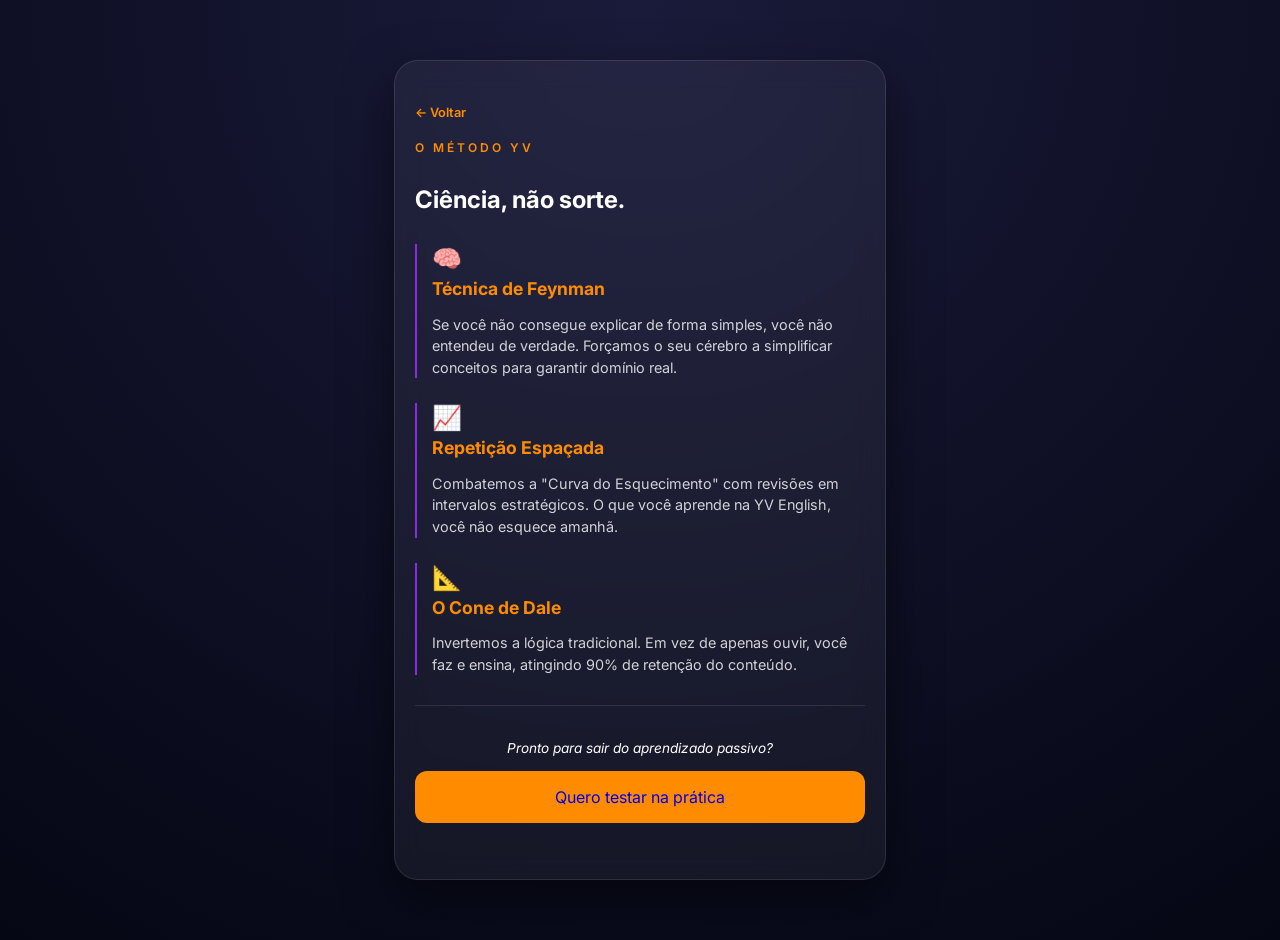
==== metodo.html @ 17e63703 "metodo" ====
<!DOCTYPE html>
<html lang="pt-br">
<head>
    <meta charset="UTF-8">
    <meta name="viewport" content="width=device-width, initial-scale=1.0">
    <title>O Método YV | Ciência da Fluência</title>
    <link rel="stylesheet" href="style.css">
    <link href="https://fonts.googleapis.com/css2?family=Inter:wght@400;600;800&display=swap" rel="stylesheet">
</head>
<body>
    <div class="glass-container method-page">
        <header>
            <a href="index.html" class="back-link">← Voltar</a>
            <div class="tagline">O MÉTODO YV</div>
            <h2>Ciência, não sorte.</h2>
        </header>

        <section class="method-content">
            <div class="pillar">
                <span class="icon">🧠</span>
                <h3>Técnica de Feynman</h3>
                <p>Se você não consegue explicar de forma simples, você não entendeu de verdade. Forçamos o seu cérebro a simplificar conceitos para garantir domínio real.</p>
            </div>

            <div class="pillar">
                <span class="icon">📈</span>
                <h3>Repetição Espaçada</h3>
                <p>Combatemos a "Curva do Esquecimento" com revisões em intervalos estratégicos. O que você aprende na YV English, você não esquece amanhã.</p>
            </div>

            <div class="pillar">
                <span class="icon">📐</span>
                <h3>O Cone de Dale</h3>
                <p>Invertemos a lógica tradicional. Em vez de apenas ouvir, você faz e ensina, atingindo 90% de retenção do conteúdo.</p>
            </div>
        </section>

        <div class="cta-area">
            <p>Pronto para sair do aprendizado passivo?</p>
            <a href="https://wa.me/5521965126480" class="btn primary">Quero testar na prática</a>
        </div>
    </div>

    <script src="script.js"></script>
</body>
</html>
---- style.css ----
:root {
    --bg-color: #050714;
    --card-bg: rgba(255, 255, 255, 0.05);
    --primary-orange: #FF8C00;
    --neon-purple: #8A2BE2;
    --text-white: #FFFFFF;
}

body {
    background: radial-gradient(circle at top, #1a1b3a 0%, var(--bg-color) 100%);
    color: var(--text-white);
    font-family: 'Inter', sans-serif;
    display: flex;
    justify-content: center;
    align-items: center;
    min-height: 100vh;
    margin: 0;
    padding: 20px;
}

.glass-container {
    background: var(--card-bg);
    backdrop-filter: blur(15px);
    border: 1px solid rgba(255, 255, 255, 0.1);
    border-radius: 24px;
    padding: 40px 20px;
    width: 100%;
    max-width: 400px;
    box-shadow: 0 20px 50px rgba(0,0,0,0.5);
    text-align: center;
}

.logo-glow {
    font-size: 3.5rem;
    font-weight: 800;
    background: linear-gradient(to bottom, #fff, var(--neon-purple));
    -webkit-background-clip: text;
    -webkit-text-fill-color: transparent;
    filter: drop-shadow(0 0 10px rgba(138, 43, 226, 0.5));
    margin-bottom: 10px;
}

h1 { margin: 10px 0 5px; font-weight: 700; }

.tagline { 
    font-size: 0.75rem; 
    letter-spacing: 3px; 
    color: var(--primary-orange);
    margin-bottom: 30px;
    font-weight: 600;
}

.btn {
    display: flex;
    flex-direction: column;
    text-decoration: none;
    padding: 16px;
    margin-bottom: 16px;
    border-radius: 12px;
    transition: transform 0.2s, background 0.3s;
    border: 1px solid rgba(255, 255, 255, 0.1);
}

.btn span { font-weight: 600; font-size: 1.1rem; color: #fff; }
.btn small { font-size: 0.8rem; opacity: 0.7; margin-top: 4px; color: #eee; }

.primary { background: var(--primary-orange); border: none; }
.primary span, .primary small { color: #050714; }

.secondary { background: rgba(138, 43, 226, 0.2); }
.secondary:hover { background: rgba(138, 43, 226, 0.4); transform: translateY(-3px); }

.whatsapp { background: #25D366; border: none; }

.pulse { animation: pulse-animation 2s infinite; }

@keyframes pulse-animation {
    0% { box-shadow: 0 0 0 0 rgba(255, 140, 0, 0.7); }
    70% { box-shadow: 0 0 0 15px rgba(255, 140, 0, 0); }
    100% { box-shadow: 0 0 0 0 rgba(255, 140, 0, 0); }
}

.footer-brand { margin-top: 30px; font-size: 0.65rem; opacity: 0.5; letter-spacing: 2px; }

/* Estilos específicos da página de Método */
.method-page {
    text-align: left;
    max-width: 450px;
}

.back-link {
    color: var(--primary-orange);
    text-decoration: none;
    font-size: 0.8rem;
    font-weight: 600;
    display: inline-block;
    margin-bottom: 20px;
}

.method-content {
    margin: 30px 0;
}

.pillar {
    margin-bottom: 25px;
    padding-left: 15px;
    border-left: 2px solid var(--neon-purple);
}

.pillar h3 {
    font-size: 1.1rem;
    margin: 5px 0;
    color: var(--primary-orange);
}

.pillar p {
    font-size: 0.9rem;
    line-height: 1.5;
    opacity: 0.8;
}

.icon {
    font-size: 1.5rem;
}

.cta-area {
    text-align: center;
    border-top: 1px solid rgba(255,255,255,0.1);
    padding-top: 20px;
}

.cta-area p {
    font-size: 0.85rem;
    margin-bottom: 15px;
    font-style: italic;
}
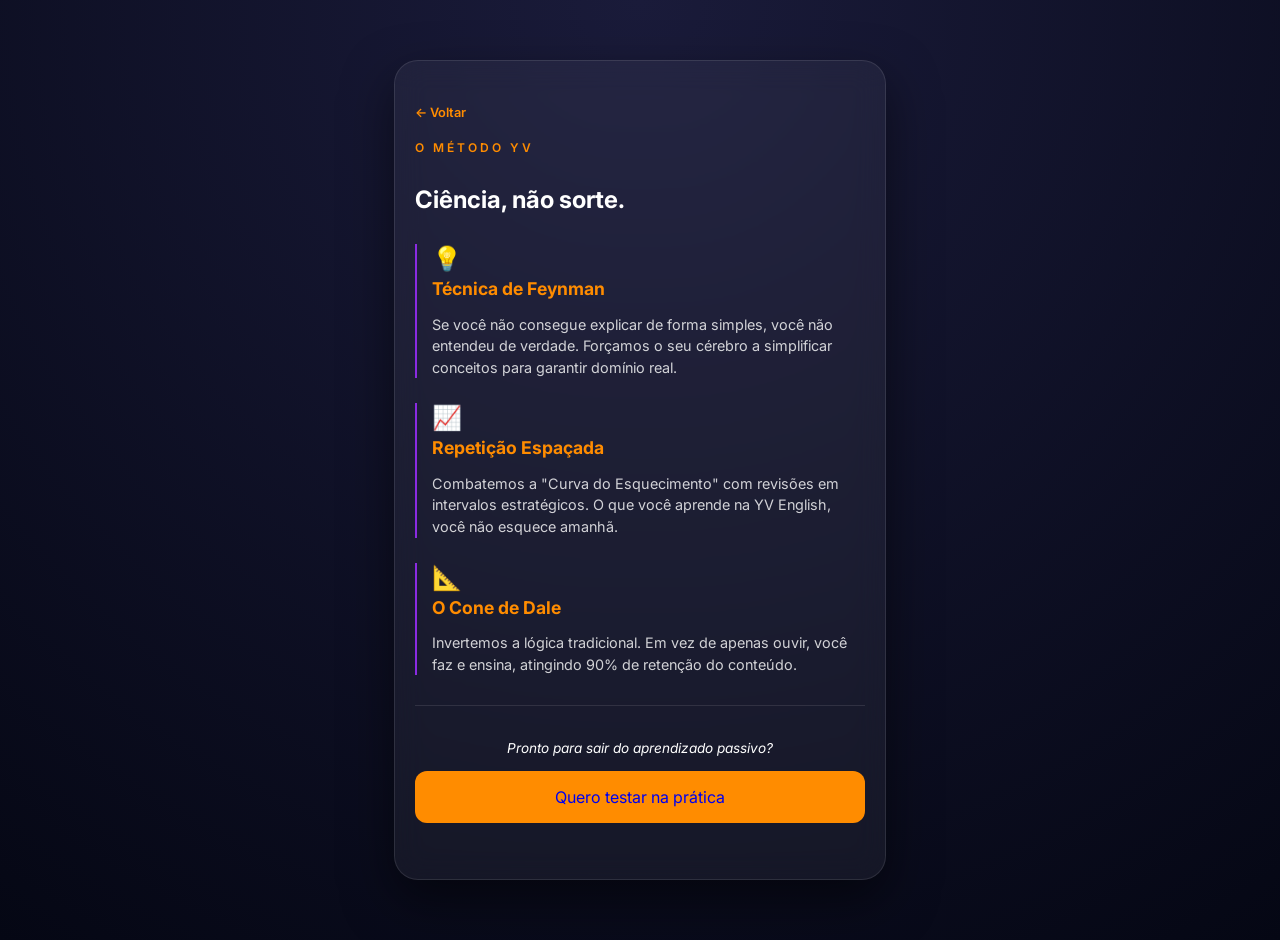
==== commit 21334de4: "icon" ====
--- a/metodo.html
+++ b/metodo.html
@@ -17,7 +17,7 @@
 
         <section class="method-content">
             <div class="pillar">
-                <span class="icon">🧠</span>
+                <span class="icon">💡</span>
                 <h3>Técnica de Feynman</h3>
                 <p>Se você não consegue explicar de forma simples, você não entendeu de verdade. Forçamos o seu cérebro a simplificar conceitos para garantir domínio real.</p>
             </div>
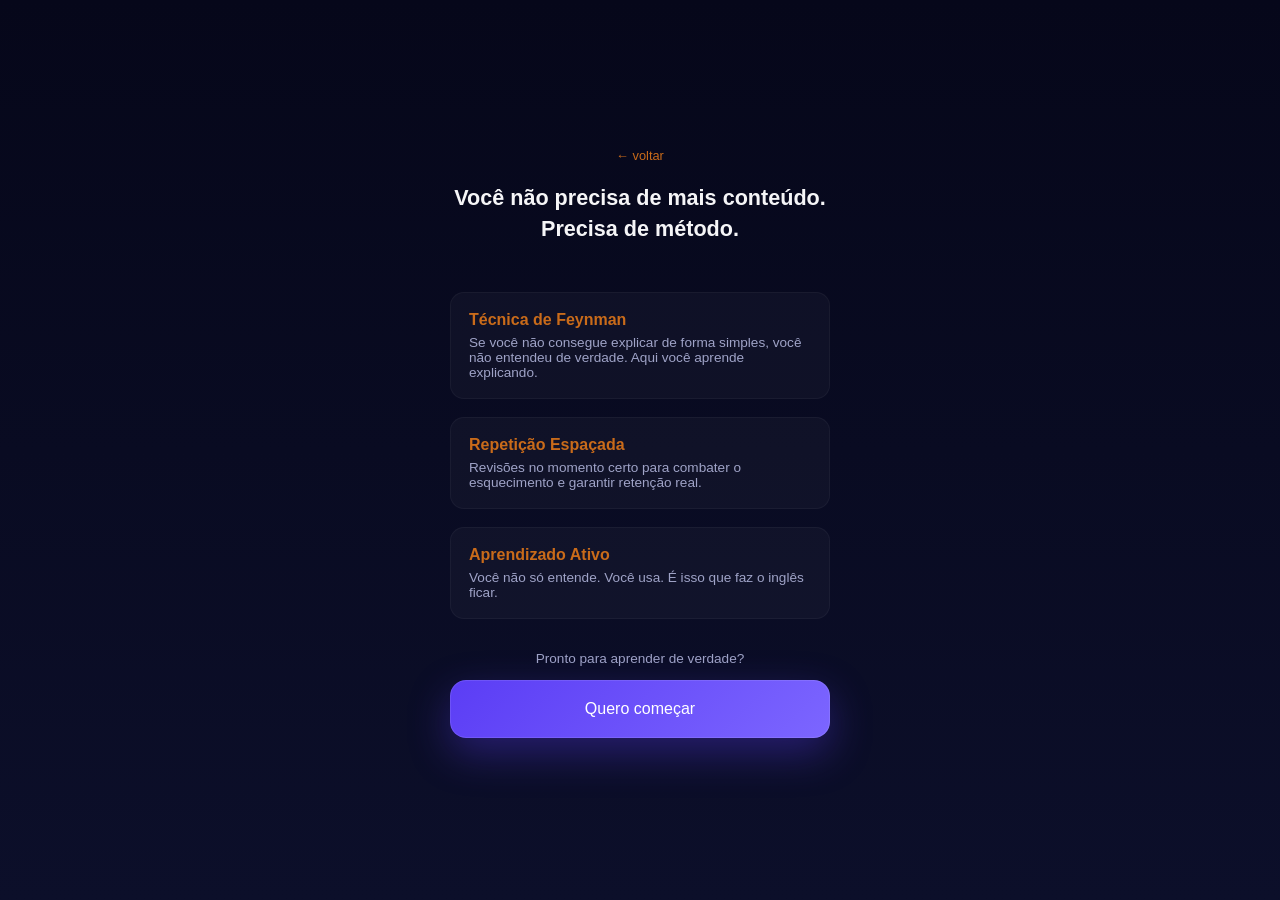
==== commit a4bea2fc: "." ====
--- a/metodo.html
+++ b/metodo.html
@@ -3,44 +3,43 @@
 <head>
     <meta charset="UTF-8">
     <meta name="viewport" content="width=device-width, initial-scale=1.0">
-    <title>O Método YV | Ciência da Fluência</title>
+    <title>O Método YV</title>
     <link rel="stylesheet" href="style.css">
-    <link href="https://fonts.googleapis.com/css2?family=Inter:wght@400;600;800&display=swap" rel="stylesheet">
 </head>
 <body>
-    <div class="glass-container method-page">
-        <header>
-            <a href="index.html" class="back-link">← Voltar</a>
-            <div class="tagline">O MÉTODO YV</div>
-            <h2>Ciência, não sorte.</h2>
-        </header>
 
-        <section class="method-content">
-            <div class="pillar">
-                <span class="icon">💡</span>
-                <h3>Técnica de Feynman</h3>
-                <p>Se você não consegue explicar de forma simples, você não entendeu de verdade. Forçamos o seu cérebro a simplificar conceitos para garantir domínio real.</p>
-            </div>
+<div class="container method">
 
-            <div class="pillar">
-                <span class="icon">📈</span>
-                <h3>Repetição Espaçada</h3>
-                <p>Combatemos a "Curva do Esquecimento" com revisões em intervalos estratégicos. O que você aprende na YV English, você não esquece amanhã.</p>
-            </div>
+    <header>
+        <a href="index.html" class="back">← voltar</a>
+        <h2>Você não precisa de mais conteúdo.<br>Precisa de método.</h2>
+    </header>
 
-            <div class="pillar">
-                <span class="icon">📐</span>
-                <h3>O Cone de Dale</h3>
-                <p>Invertemos a lógica tradicional. Em vez de apenas ouvir, você faz e ensina, atingindo 90% de retenção do conteúdo.</p>
-            </div>
-        </section>
+    <section class="pillars">
 
-        <div class="cta-area">
-            <p>Pronto para sair do aprendizado passivo?</p>
-            <a href="https://wa.me/5521965126480" class="btn primary">Quero testar na prática</a>
+        <div class="card">
+            <h3>Técnica de Feynman</h3>
+            <p>Se você não consegue explicar de forma simples, você não entendeu de verdade. Aqui você aprende explicando.</p>
         </div>
+
+        <div class="card">
+            <h3>Repetição Espaçada</h3>
+            <p>Revisões no momento certo para combater o esquecimento e garantir retenção real.</p>
+        </div>
+
+        <div class="card">
+            <h3>Aprendizado Ativo</h3>
+            <p>Você não só entende. Você usa. É isso que faz o inglês ficar.</p>
+        </div>
+
+    </section>
+
+    <div class="cta">
+        <p>Pronto para aprender de verdade?</p>
+        <a href="https://wa.me/5521965126480" class="btn primary">Quero começar</a>
     </div>
 
-    <script src="script.js"></script>
+</div>
+<script src="script.js"></script>
 </body>
 </html>
--- a/style.css
+++ b/style.css
@@ -1,136 +1,208 @@
 :root {
-    --bg-color: #050714;
-    --card-bg: rgba(255, 255, 255, 0.05);
-    --primary-orange: #FF8C00;
-    --neon-purple: #8A2BE2;
-    --text-white: #FFFFFF;
-}
+  --bg-main: #06071a;
+  --bg-soft: #0c0f2a;
+
+  --purple-deep: #2e237a;
+  --purple-main: #5b3df5;
+  --purple-light: #7c66ff;
+
+  --orange-accent: #c96b1a;
+
+  --off-white: #f5f5f7;
+  --text-muted: #9fa3c7;
+
+  --card-bg: rgba(255, 255, 255, 0.03);
+}
+
+/* RESET */
+
+* {
+  margin: 0;
+  padding: 0;
+  box-sizing: border-box;
+}
+
+/* BODY */
 
 body {
-    background: radial-gradient(circle at top, #1a1b3a 0%, var(--bg-color) 100%);
-    color: var(--text-white);
-    font-family: 'Inter', sans-serif;
-    display: flex;
-    justify-content: center;
-    align-items: center;
-    min-height: 100vh;
-    margin: 0;
-    padding: 20px;
-}
-
-.glass-container {
-    background: var(--card-bg);
-    backdrop-filter: blur(15px);
-    border: 1px solid rgba(255, 255, 255, 0.1);
-    border-radius: 24px;
-    padding: 40px 20px;
-    width: 100%;
-    max-width: 400px;
-    box-shadow: 0 20px 50px rgba(0,0,0,0.5);
-    text-align: center;
-}
-
-.logo-glow {
-    font-size: 3.5rem;
-    font-weight: 800;
-    background: linear-gradient(to bottom, #fff, var(--neon-purple));
-    -webkit-background-clip: text;
-    -webkit-text-fill-color: transparent;
-    filter: drop-shadow(0 0 10px rgba(138, 43, 226, 0.5));
-    margin-bottom: 10px;
-}
-
-h1 { margin: 10px 0 5px; font-weight: 700; }
-
-.tagline { 
-    font-size: 0.75rem; 
-    letter-spacing: 3px; 
-    color: var(--primary-orange);
-    margin-bottom: 30px;
-    font-weight: 600;
-}
+  font-family: 'Inter', sans-serif;
+  background: linear-gradient(180deg, var(--bg-main), var(--bg-soft));
+  color: var(--off-white);
+  display: flex;
+  justify-content: center;
+  align-items: center;
+  min-height: 100vh;
+  padding: 24px;
+}
+
+/* CONTAINER */
+
+.container {
+  width: 100%;
+  max-width: 380px;
+}
+
+/* HEADER */
+
+header {
+  text-align: center;
+  margin-bottom: 48px;
+}
+
+.logo {
+  font-size: 3.2rem;
+  font-weight: 800;
+  letter-spacing: -1px;
+  color: var(--off-white);
+  text-shadow: 0 2px 10px rgba(0,0,0,0.4);
+}
+
+h1 {
+  margin-top: 12px;
+  font-size: 1.5rem;
+}
+
+.tagline {
+  margin-top: 8px;
+  font-size: 0.85rem;
+  color: var(--text-muted);
+}
+
+/* BOTÕES */
+
+/* BASE */
 
 .btn {
-    display: flex;
-    flex-direction: column;
-    text-decoration: none;
-    padding: 16px;
-    margin-bottom: 16px;
-    border-radius: 12px;
-    transition: transform 0.2s, background 0.3s;
-    border: 1px solid rgba(255, 255, 255, 0.1);
-}
-
-.btn span { font-weight: 600; font-size: 1.1rem; color: #fff; }
-.btn small { font-size: 0.8rem; opacity: 0.7; margin-top: 4px; color: #eee; }
-
-.primary { background: var(--primary-orange); border: none; }
-.primary span, .primary small { color: #050714; }
-
-.secondary { background: rgba(138, 43, 226, 0.2); }
-.secondary:hover { background: rgba(138, 43, 226, 0.4); transform: translateY(-3px); }
-
-.whatsapp { background: #25D366; border: none; }
-
-.pulse { animation: pulse-animation 2s infinite; }
-
-@keyframes pulse-animation {
-    0% { box-shadow: 0 0 0 0 rgba(255, 140, 0, 0.7); }
-    70% { box-shadow: 0 0 0 15px rgba(255, 140, 0, 0); }
-    100% { box-shadow: 0 0 0 0 rgba(255, 140, 0, 0); }
-}
-
-.footer-brand { margin-top: 30px; font-size: 0.65rem; opacity: 0.5; letter-spacing: 2px; }
-
-/* Estilos específicos da página de Método */
-.method-page {
-    text-align: left;
-    max-width: 450px;
-}
-
-.back-link {
-    color: var(--primary-orange);
-    text-decoration: none;
-    font-size: 0.8rem;
-    font-weight: 600;
-    display: inline-block;
-    margin-bottom: 20px;
-}
-
-.method-content {
-    margin: 30px 0;
-}
-
-.pillar {
-    margin-bottom: 25px;
-    padding-left: 15px;
-    border-left: 2px solid var(--neon-purple);
-}
-
-.pillar h3 {
-    font-size: 1.1rem;
-    margin: 5px 0;
-    color: var(--primary-orange);
-}
-
-.pillar p {
-    font-size: 0.9rem;
-    line-height: 1.5;
-    opacity: 0.8;
-}
-
-.icon {
-    font-size: 1.5rem;
-}
-
-.cta-area {
-    text-align: center;
-    border-top: 1px solid rgba(255,255,255,0.1);
-    padding-top: 20px;
-}
-
-.cta-area p {
-    font-size: 0.85rem;
-    margin-bottom: 15px;
-    font-style: italic;
+  display: block;
+  padding: 18px 20px;
+  border-radius: 16px;
+  margin-bottom: 16px;
+  text-decoration: none;
+  transition: all 0.25s ease;
+  position: relative;
+}
+
+/* TEXTO */
+
+.btn span {
+  display: block;
+  font-weight: 600;
+  font-size: 1.05rem;
+  margin-bottom: 4px;
+}
+
+.btn small {
+  font-size: 0.78rem;
+  color: var(--text-muted);
+}
+
+/* BOTÃO PRINCIPAL (HERÓI) */
+
+.primary {
+  background: linear-gradient(135deg, #5b3df5, #7c66ff);
+  color: white;
+  padding: 20px;
+  box-shadow: 0 15px 40px rgba(91, 61, 245, 0.35);
+}
+
+.primary::before {
+  content: "";
+  position: absolute;
+  inset: 0;
+  border-radius: 16px;
+  border: 1px solid rgba(255,255,255,0.1);
+}
+
+/* SECUNDÁRIOS */
+
+.ghost {
+  background: rgba(255,255,255,0.02);
+  border: 1px solid rgba(255,255,255,0.06);
+}
+
+/* LINHA DE DESTAQUE LATERAL (PERSONALIDADE) */
+
+.ghost::before {
+  content: "";
+  position: absolute;
+  left: 0;
+  top: 0;
+  height: 100%;
+  width: 3px;
+  background: var(--purple-main);
+  border-radius: 2px;
+  opacity: 0.7;
+}
+
+/* WHATSAPP */
+
+.whatsapp {
+  background: #25D366;
+  color: white;
+  padding: 20px;
+  box-shadow: 0 12px 30px rgba(37, 211, 102, 0.25);
+}
+
+/* HOVER (IMPORTANTE) */
+
+.btn:hover {
+  transform: translateY(-3px) scale(1.01);
+}
+
+/* MICRO INTERAÇÃO */
+
+.btn:active {
+  transform: scale(0.98);
+}
+/* METHOD PAGE */
+
+.method h2 {
+  font-size: 1.35rem;
+  margin-bottom: 30px;
+  line-height: 1.4;
+}
+
+.back {
+  display: inline-block;
+  margin-bottom: 20px;
+  font-size: 0.8rem;
+  color: var(--orange-accent);
+  text-decoration: none;
+}
+
+.pillars {
+  display: flex;
+  flex-direction: column;
+  gap: 18px;
+}
+
+.card {
+  background: var(--card-bg);
+  padding: 18px;
+  border-radius: 14px;
+  border: 1px solid rgba(255,255,255,0.04);
+}
+
+.card h3 {
+  color: var(--orange-accent);
+  margin-bottom: 6px;
+  font-size: 1rem;
+}
+
+.card p {
+  font-size: 0.85rem;
+  color: var(--text-muted);
+}
+
+/* CTA */
+
+.cta {
+  margin-top: 32px;
+  text-align: center;
+}
+
+.cta p {
+  font-size: 0.85rem;
+  margin-bottom: 14px;
+  color: var(--text-muted);
 }
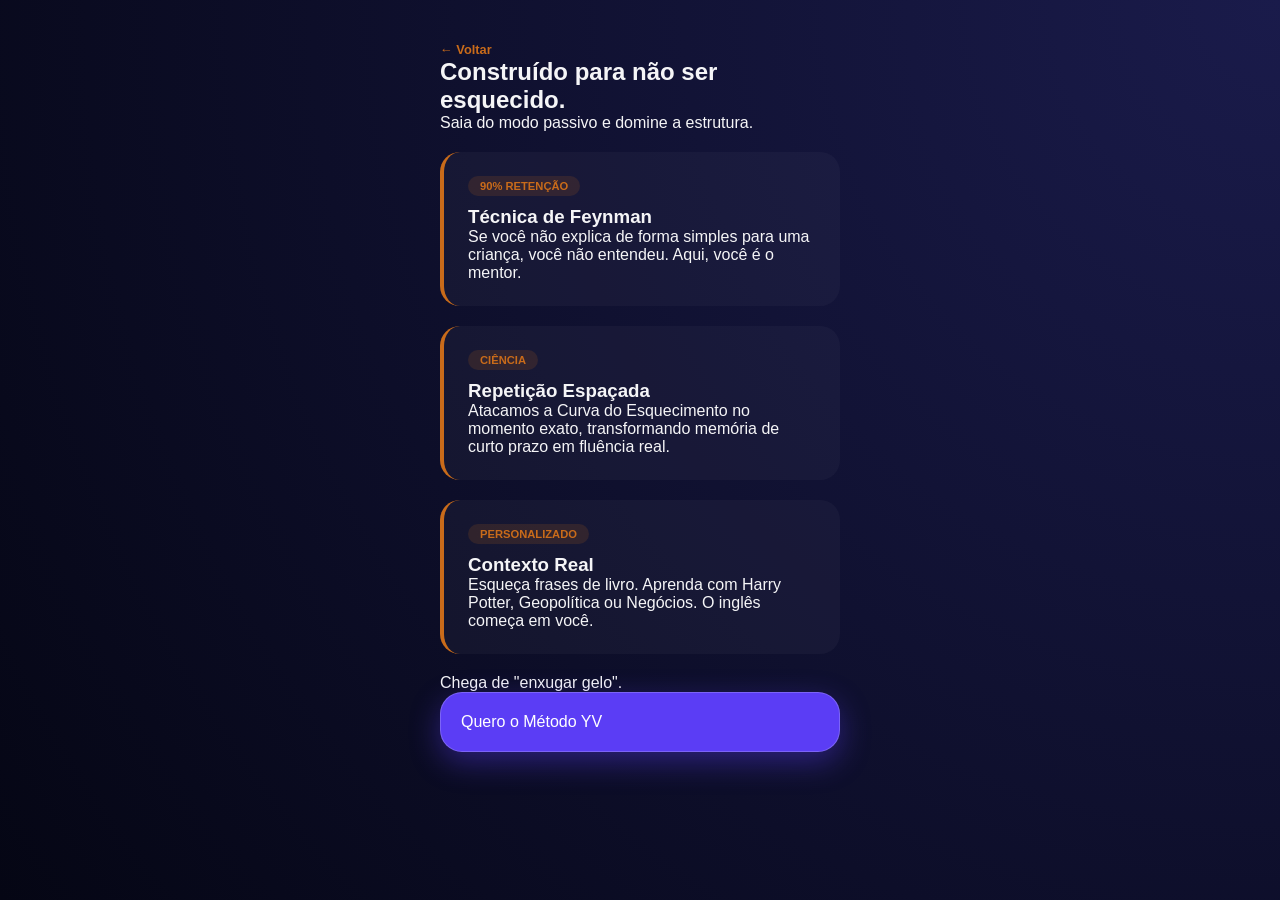
==== commit af9b1d82: "." ====
--- a/metodo.html
+++ b/metodo.html
@@ -8,38 +8,39 @@
 </head>
 <body>
 
-<div class="container method">
-
+<div class="container method-page">
     <header>
-        <a href="index.html" class="back">← voltar</a>
-        <h2>Você não precisa de mais conteúdo.<br>Precisa de método.</h2>
+        <a href="index.html" class="back-link">← Voltar</a>
+        <h2>Construído para não ser esquecido.</h2>
+        <p class="subtitle">Saia do modo passivo e domine a estrutura.</p>
     </header>
 
     <section class="pillars">
-
-        <div class="card">
+        <div class="card feynman">
+            <div class="badge">90% Retenção</div>
             <h3>Técnica de Feynman</h3>
-            <p>Se você não consegue explicar de forma simples, você não entendeu de verdade. Aqui você aprende explicando.</p>
+            <p>Se você não explica de forma simples para uma criança, você não entendeu. Aqui, você é o mentor.</p>
         </div>
 
-        <div class="card">
+        <div class="card spacing">
+            <div class="badge">Ciência</div>
             <h3>Repetição Espaçada</h3>
-            <p>Revisões no momento certo para combater o esquecimento e garantir retenção real.</p>
+            <p>Atacamos a Curva do Esquecimento no momento exato, transformando memória de curto prazo em fluência real.</p>
         </div>
 
-        <div class="card">
-            <h3>Aprendizado Ativo</h3>
-            <p>Você não só entende. Você usa. É isso que faz o inglês ficar.</p>
+        <div class="card active">
+            <div class="badge">Personalizado</div>
+            <h3>Contexto Real</h3>
+            <p>Esqueça frases de livro. Aprenda com Harry Potter, Geopolítica ou Negócios. O inglês começa em você.</p>
         </div>
-
     </section>
 
-    <div class="cta">
-        <p>Pronto para aprender de verdade?</p>
-        <a href="https://wa.me/5521965126480" class="btn primary">Quero começar</a>
+    <div class="cta-box">
+        <p>Chega de "enxugar gelo".</p>
+        <a href="https://wa.me/5521965126480" class="btn primary">Quero o Método YV</a>
     </div>
+</div>
 
-</div>
 <script src="script.js"></script>
 </body>
 </html>
--- a/style.css
+++ b/style.css
@@ -1,208 +1,94 @@
 :root {
-  --bg-main: #06071a;
-  --bg-soft: #0c0f2a;
-
-  --purple-deep: #2e237a;
-  --purple-main: #5b3df5;
-  --purple-light: #7c66ff;
-
-  --orange-accent: #c96b1a;
-
-  --off-white: #f5f5f7;
-  --text-muted: #9fa3c7;
-
-  --card-bg: rgba(255, 255, 255, 0.03);
+    --bg-deep: #050614;      /* Azul noite profundo */
+    --purple-main: #5b3df5;  /* Roxo vibrante da marca */
+    --orange-alert: #c96b1a; /* Laranja escuro para badges e alertas */
+    --off-white: #f5f5f7;    /* Texto e brilhos */
+    --text-dim: #94a3b8;     /* Cinza azulado para legendas */
+    --glass-bg: rgba(255, 255, 255, 0.03);
+    --glass-border: rgba(255, 255, 255, 0.1);
 }
 
-/* RESET */
+* { margin: 0; padding: 0; box-sizing: border-box; }
 
-* {
-  margin: 0;
-  padding: 0;
-  box-sizing: border-box;
+body {
+    font-family: 'Inter', sans-serif;
+    background: radial-gradient(circle at top right, #1a1b4b, var(--bg-deep));
+    color: var(--off-white);
+    min-height: 100vh;
+    display: flex;
+    justify-content: center;
+    padding: 40px 20px;
 }
 
-/* BODY */
+.container { width: 100%; max-width: 400px; }
 
-body {
-  font-family: 'Inter', sans-serif;
-  background: linear-gradient(180deg, var(--bg-main), var(--bg-soft));
-  color: var(--off-white);
-  display: flex;
-  justify-content: center;
-  align-items: center;
-  min-height: 100vh;
-  padding: 24px;
+/* LOGO & TYPO */
+.logo {
+    font-size: 4rem;
+    font-weight: 800;
+    text-align: center;
+    background: linear-gradient(to bottom, #fff, var(--purple-main));
+    -webkit-background-clip: text;
+    -webkit-text-fill-color: transparent;
+    filter: drop-shadow(0 0 20px rgba(91, 61, 245, 0.3));
 }
 
-/* CONTAINER */
+h1 { text-align: center; font-size: 1.8rem; margin-top: 10px; }
+.tagline { text-align: center; color: var(--text-dim); font-size: 0.9rem; margin-bottom: 40px; }
 
-.container {
-  width: 100%;
-  max-width: 380px;
+/* BUTTONS */
+.btn {
+    display: block;
+    text-decoration: none;
+    padding: 20px;
+    border-radius: 22px;
+    margin-bottom: 16px;
+    transition: all 0.3s cubic-bezier(0.4, 0, 0.2, 1);
+    position: relative;
+    overflow: hidden;
 }
 
-/* HEADER */
-
-header {
-  text-align: center;
-  margin-bottom: 48px;
+.glass {
+    background: var(--glass-bg);
+    border: 1px solid var(--glass-border);
+    backdrop-filter: blur(10px);
 }
 
-.logo {
-  font-size: 3.2rem;
-  font-weight: 800;
-  letter-spacing: -1px;
-  color: var(--off-white);
-  text-shadow: 0 2px 10px rgba(0,0,0,0.4);
+.primary {
+    background: var(--purple-main);
+    color: white;
+    box-shadow: 0 10px 30px rgba(91, 61, 245, 0.4);
+    border: 1px solid rgba(255,255,255,0.2);
 }
 
-h1 {
-  margin-top: 12px;
-  font-size: 1.5rem;
+.whatsapp {
+    background: #128c7e; /* Verde fechado para elegância */
+    border-bottom: 4px solid #075e54;
 }
 
-.tagline {
-  margin-top: 8px;
-  font-size: 0.85rem;
-  color: var(--text-muted);
+.btn span { display: block; font-weight: 600; font-size: 1.1rem; }
+.btn small { color: rgba(255,255,255,0.6); font-size: 0.8rem; }
+
+.btn:hover { transform: translateY(-4px); filter: brightness(1.2); }
+
+/* METHOD PAGE SPECIFICS */
+.back-link { color: var(--orange-alert); text-decoration: none; font-size: 0.8rem; font-weight: 600; }
+.card {
+    background: var(--glass-bg);
+    padding: 24px;
+    border-radius: 20px;
+    border-left: 4px solid var(--orange-alert);
+    margin: 20px 0;
 }
 
-/* BOTÕES */
-
-/* BASE */
-
-.btn {
-  display: block;
-  padding: 18px 20px;
-  border-radius: 16px;
-  margin-bottom: 16px;
-  text-decoration: none;
-  transition: all 0.25s ease;
-  position: relative;
-}
-
-/* TEXTO */
-
-.btn span {
-  display: block;
-  font-weight: 600;
-  font-size: 1.05rem;
-  margin-bottom: 4px;
-}
-
-.btn small {
-  font-size: 0.78rem;
-  color: var(--text-muted);
-}
-
-/* BOTÃO PRINCIPAL (HERÓI) */
-
-.primary {
-  background: linear-gradient(135deg, #5b3df5, #7c66ff);
-  color: white;
-  padding: 20px;
-  box-shadow: 0 15px 40px rgba(91, 61, 245, 0.35);
-}
-
-.primary::before {
-  content: "";
-  position: absolute;
-  inset: 0;
-  border-radius: 16px;
-  border: 1px solid rgba(255,255,255,0.1);
-}
-
-/* SECUNDÁRIOS */
-
-.ghost {
-  background: rgba(255,255,255,0.02);
-  border: 1px solid rgba(255,255,255,0.06);
-}
-
-/* LINHA DE DESTAQUE LATERAL (PERSONALIDADE) */
-
-.ghost::before {
-  content: "";
-  position: absolute;
-  left: 0;
-  top: 0;
-  height: 100%;
-  width: 3px;
-  background: var(--purple-main);
-  border-radius: 2px;
-  opacity: 0.7;
-}
-
-/* WHATSAPP */
-
-.whatsapp {
-  background: #25D366;
-  color: white;
-  padding: 20px;
-  box-shadow: 0 12px 30px rgba(37, 211, 102, 0.25);
-}
-
-/* HOVER (IMPORTANTE) */
-
-.btn:hover {
-  transform: translateY(-3px) scale(1.01);
-}
-
-/* MICRO INTERAÇÃO */
-
-.btn:active {
-  transform: scale(0.98);
-}
-/* METHOD PAGE */
-
-.method h2 {
-  font-size: 1.35rem;
-  margin-bottom: 30px;
-  line-height: 1.4;
-}
-
-.back {
-  display: inline-block;
-  margin-bottom: 20px;
-  font-size: 0.8rem;
-  color: var(--orange-accent);
-  text-decoration: none;
-}
-
-.pillars {
-  display: flex;
-  flex-direction: column;
-  gap: 18px;
-}
-
-.card {
-  background: var(--card-bg);
-  padding: 18px;
-  border-radius: 14px;
-  border: 1px solid rgba(255,255,255,0.04);
-}
-
-.card h3 {
-  color: var(--orange-accent);
-  margin-bottom: 6px;
-  font-size: 1rem;
-}
-
-.card p {
-  font-size: 0.85rem;
-  color: var(--text-muted);
-}
-
-/* CTA */
-
-.cta {
-  margin-top: 32px;
-  text-align: center;
-}
-
-.cta p {
-  font-size: 0.85rem;
-  margin-bottom: 14px;
-  color: var(--text-muted);
+.badge {
+    display: inline-block;
+    background: rgba(201, 107, 26, 0.15);
+    color: var(--orange-alert);
+    padding: 4px 12px;
+    border-radius: 50px;
+    font-size: 0.7rem;
+    font-weight: 800;
+    margin-bottom: 10px;
+    text-transform: uppercase;
 }
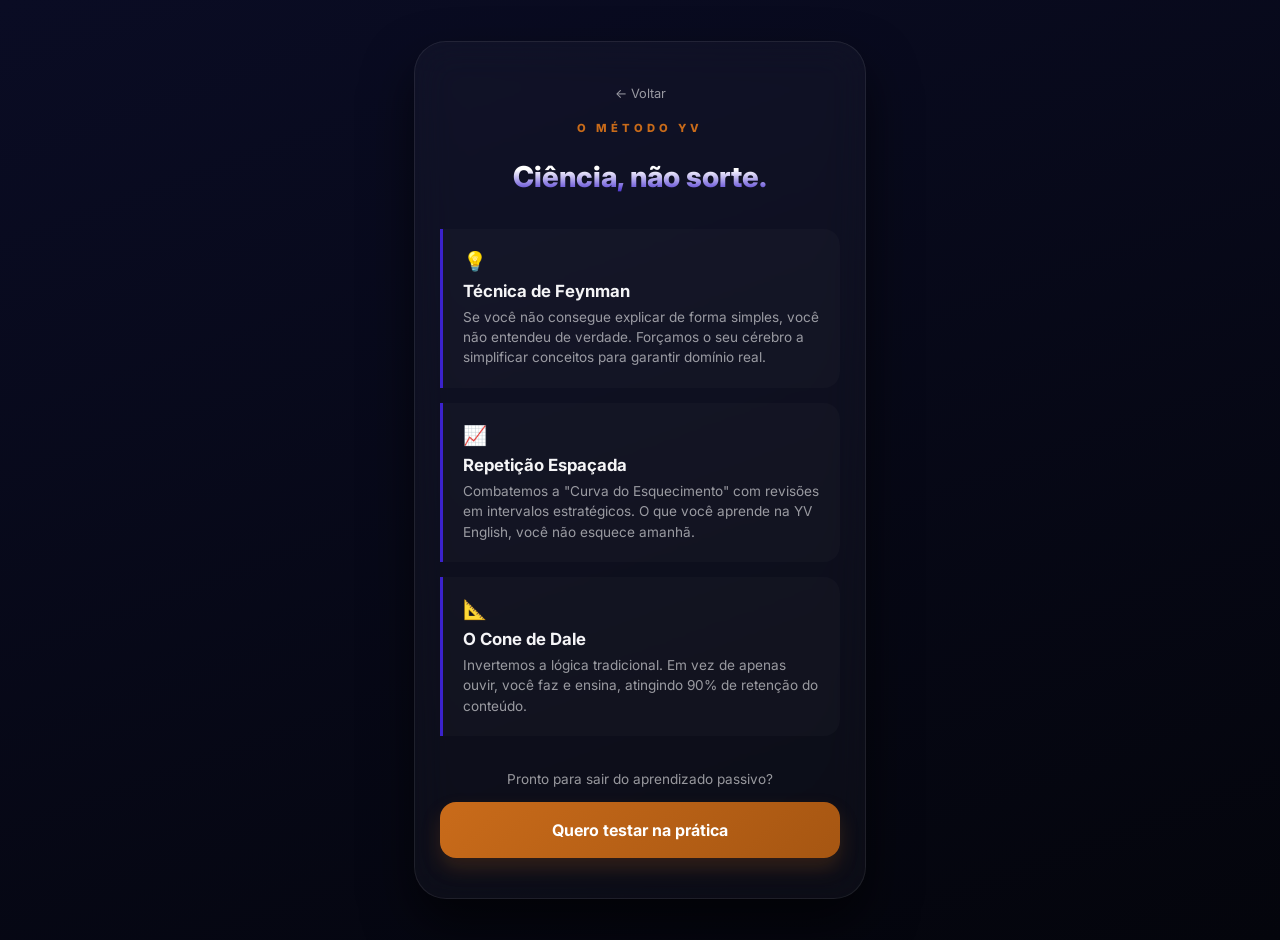
==== commit ad7eafac: "agora sim" ====
--- a/metodo.html
+++ b/metodo.html
@@ -3,44 +3,44 @@
 <head>
     <meta charset="UTF-8">
     <meta name="viewport" content="width=device-width, initial-scale=1.0">
-    <title>O Método YV</title>
-    <link rel="stylesheet" href="style.css">
+    <title>O Método YV | Ciência da Fluência</title>
+    <link rel="stylesheet" href="metodo.css">
+    <link href="https://fonts.googleapis.com/css2?family=Inter:wght@400;600;800&display=swap" rel="stylesheet">
 </head>
 <body>
+    <div class="glass-container method-page">
+        <header>
+            <a href="index.html" class="back-link">← Voltar</a>
+            <div class="tagline">O MÉTODO YV</div>
+            <h2>Ciência, não sorte.</h2>
+        </header>
 
-<div class="container method-page">
-    <header>
-        <a href="index.html" class="back-link">← Voltar</a>
-        <h2>Construído para não ser esquecido.</h2>
-        <p class="subtitle">Saia do modo passivo e domine a estrutura.</p>
-    </header>
+        <section class="method-content">
+            <div class="pillar">
+                <span class="icon">💡</span>
+                <h3>Técnica de Feynman</h3>
+                <p>Se você não consegue explicar de forma simples, você não entendeu de verdade. Forçamos o seu cérebro a simplificar conceitos para garantir domínio real.</p>
+            </div>
 
-    <section class="pillars">
-        <div class="card feynman">
-            <div class="badge">90% Retenção</div>
-            <h3>Técnica de Feynman</h3>
-            <p>Se você não explica de forma simples para uma criança, você não entendeu. Aqui, você é o mentor.</p>
+            <div class="pillar">
+                <span class="icon">📈</span>
+                <h3>Repetição Espaçada</h3>
+                <p>Combatemos a "Curva do Esquecimento" com revisões em intervalos estratégicos. O que você aprende na YV English, você não esquece amanhã.</p>
+            </div>
+
+            <div class="pillar">
+                <span class="icon">📐</span>
+                <h3>O Cone de Dale</h3>
+                <p>Invertemos a lógica tradicional. Em vez de apenas ouvir, você faz e ensina, atingindo 90% de retenção do conteúdo.</p>
+            </div>
+        </section>
+
+        <div class="cta-area">
+            <p>Pronto para sair do aprendizado passivo?</p>
+            <a href="https://wa.me/5521965126480" class="btn primary">Quero testar na prática</a>
         </div>
+    </div>
 
-        <div class="card spacing">
-            <div class="badge">Ciência</div>
-            <h3>Repetição Espaçada</h3>
-            <p>Atacamos a Curva do Esquecimento no momento exato, transformando memória de curto prazo em fluência real.</p>
-        </div>
-
-        <div class="card active">
-            <div class="badge">Personalizado</div>
-            <h3>Contexto Real</h3>
-            <p>Esqueça frases de livro. Aprenda com Harry Potter, Geopolítica ou Negócios. O inglês começa em você.</p>
-        </div>
-    </section>
-
-    <div class="cta-box">
-        <p>Chega de "enxugar gelo".</p>
-        <a href="https://wa.me/5521965126480" class="btn primary">Quero o Método YV</a>
-    </div>
-</div>
-
-<script src="script.js"></script>
+    <script src="script.js"></script>
 </body>
 </html>
--- a/metodo.css
+++ b/metodo.css
@@ -0,0 +1,140 @@
+:root {
+    --bg-color: #04050c;           /* Quase preto */
+    --deep-navy: #0a0c24;          /* Azul marinho profundo */
+    --royal-purple: #3b22cc;       /* Roxo institucional */
+    --accent-orange: #c96b1a;      /* Laranja de autoridade */
+    --glass-bg: rgba(255, 255, 255, 0.03);
+    --text-white: #f5f5f7;         /* Off-white */
+    --text-muted: rgba(245, 245, 247, 0.6);
+}
+
+body {
+    background: linear-gradient(160deg, var(--deep-navy) 0%, var(--bg-color) 100%);
+    color: var(--text-white);
+    font-family: 'Inter', sans-serif;
+    display: flex;
+    justify-content: center;
+    align-items: center;
+    min-height: 100vh;
+    margin: 0;
+    padding: 20px;
+}
+
+/* CONTAINER PRINCIPAL */
+.glass-container {
+    background: var(--glass-bg);
+    backdrop-filter: blur(20px);
+    -webkit-backdrop-filter: blur(20px);
+    border: 1px solid rgba(255, 255, 255, 0.08);
+    border-radius: 32px;
+    padding: 40px 25px;
+    width: 100%;
+    max-width: 400px;
+    box-shadow: 0 25px 50px rgba(0, 0, 0, 0.6);
+    text-align: center;
+}
+
+/* HEADER */
+.back-link {
+    display: inline-block;
+    text-decoration: none;
+    color: var(--text-muted);
+    font-size: 0.8rem;
+    margin-bottom: 20px;
+    transition: color 0.3s;
+}
+
+.back-link:hover { color: var(--accent-orange); }
+
+.tagline { 
+    font-size: 0.7rem; 
+    letter-spacing: 4px; 
+    color: var(--accent-orange); 
+    margin-bottom: 10px;
+    font-weight: 800;
+    text-transform: uppercase;
+}
+
+h2 {
+    font-size: 1.8rem;
+    font-weight: 800;
+    background: linear-gradient(to bottom, #ffffff 30%, var(--royal-purple) 100%);
+    -webkit-background-clip: text;
+    -webkit-text-fill-color: transparent;
+    margin-bottom: 35px;
+}
+
+/* PILARES / MÉTODO */
+.method-content {
+    display: flex;
+    flex-direction: column;
+    gap: 15px;
+    text-align: left;
+}
+
+.pillar {
+    border-left: 3px solid var(--royal-purple);
+    background: rgba(255, 255, 255, 0.02);
+    padding: 20px;
+    border-radius: 0 16px 16px 0;
+    transition: transform 0.3s ease;
+}
+
+.pillar:hover {
+    background: rgba(255, 255, 255, 0.05);
+    transform: translateX(5px);
+}
+
+.pillar .icon {
+    font-size: 1.2rem;
+    display: block;
+    margin-bottom: 8px;
+}
+
+.pillar h3 {
+    color: var(--text-white);
+    font-size: 1.05rem;
+    margin: 0 0 6px 0;
+}
+
+.pillar p {
+    font-size: 0.85rem;
+    color: var(--text-muted);
+    line-height: 1.5;
+    margin: 0;
+}
+
+/* CTA & BOTÃO */
+.cta-area {
+    margin-top: 35px;
+}
+
+.cta-area p {
+    font-size: 0.85rem;
+    margin-bottom: 15px;
+    color: var(--text-muted);
+}
+
+.btn {
+    display: inline-block;
+    text-decoration: none;
+    padding: 18px 25px;
+    border-radius: 16px;
+    font-weight: 700;
+    font-size: 1rem;
+    transition: all 0.3s cubic-bezier(0.4, 0, 0.2, 1);
+    width: 100%;
+    box-sizing: border-box;
+}
+
+.primary { 
+    background: linear-gradient(135deg, var(--accent-orange), #a65612);
+    color: #fff;
+    box-shadow: 0 10px 20px rgba(201, 107, 26, 0.2);
+    border: none;
+}
+
+.primary:hover {
+    transform: translateY(-4px);
+    filter: brightness(1.2);
+}
